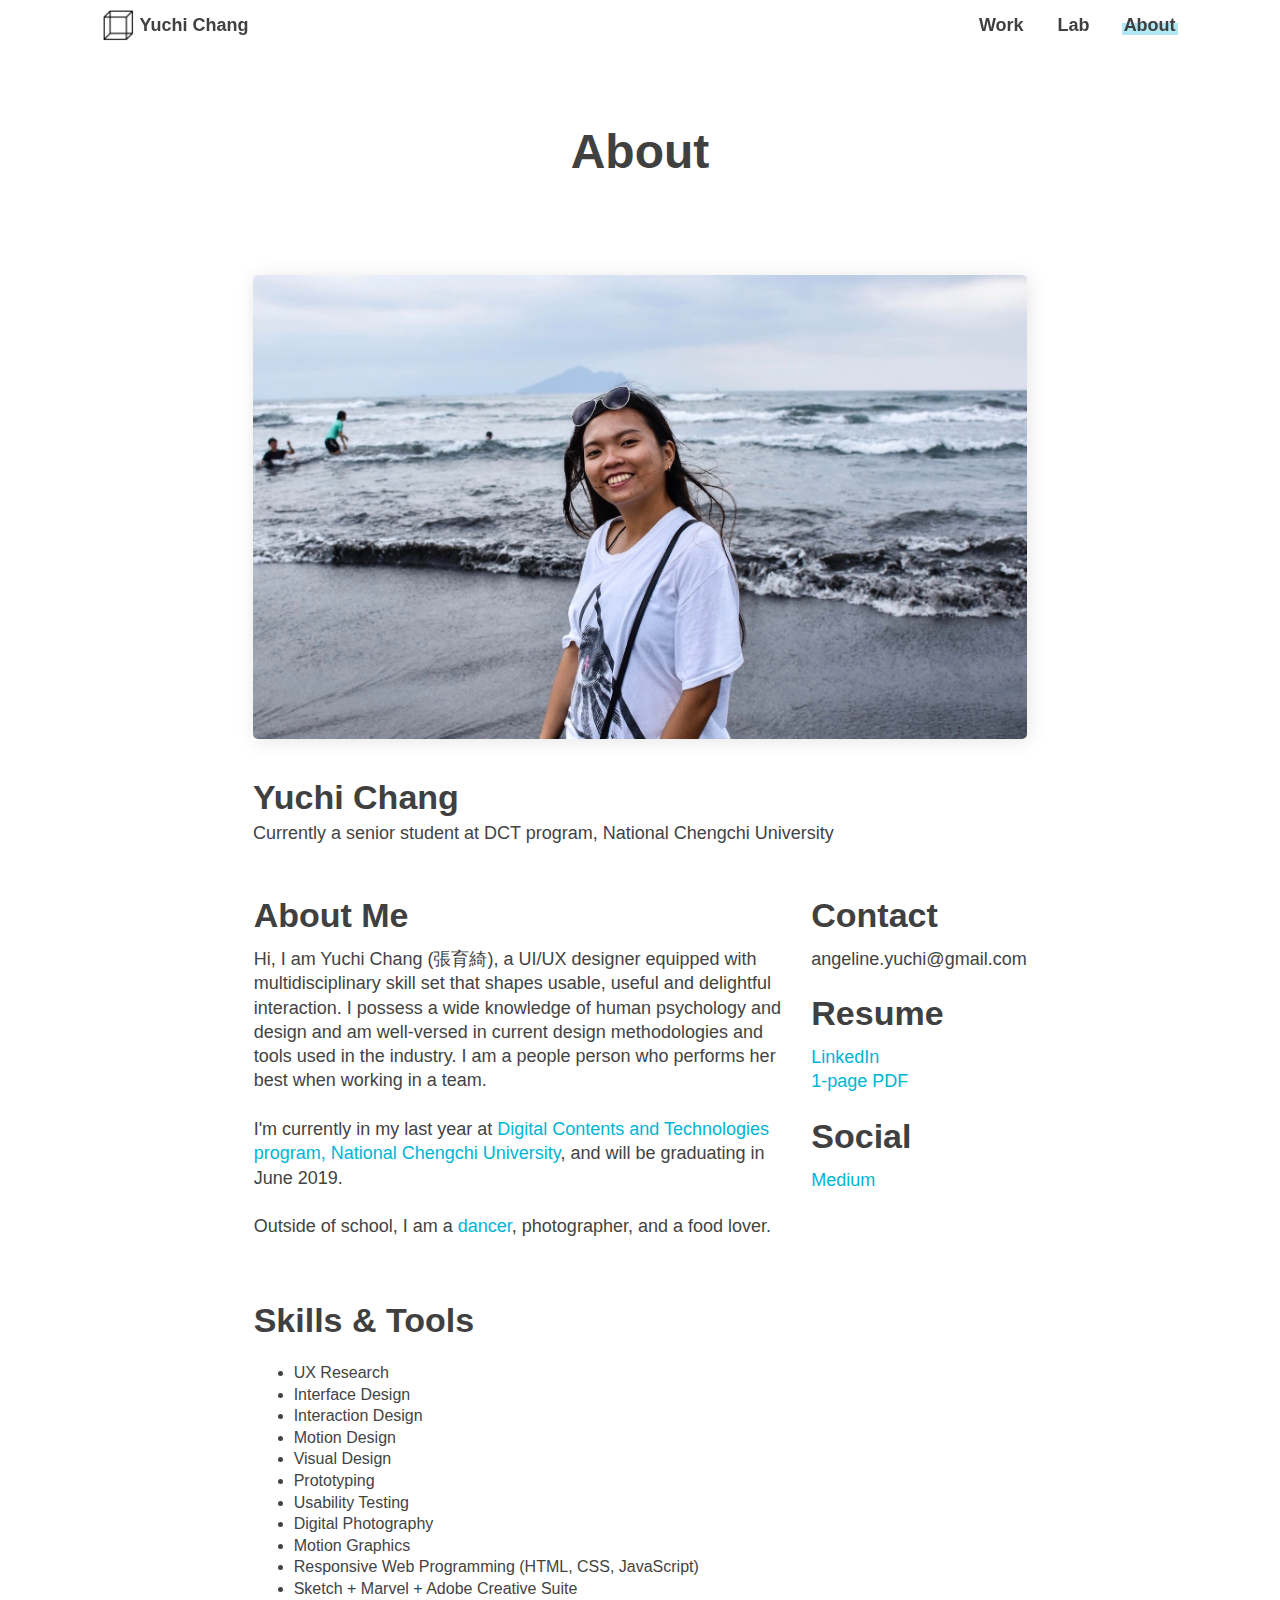
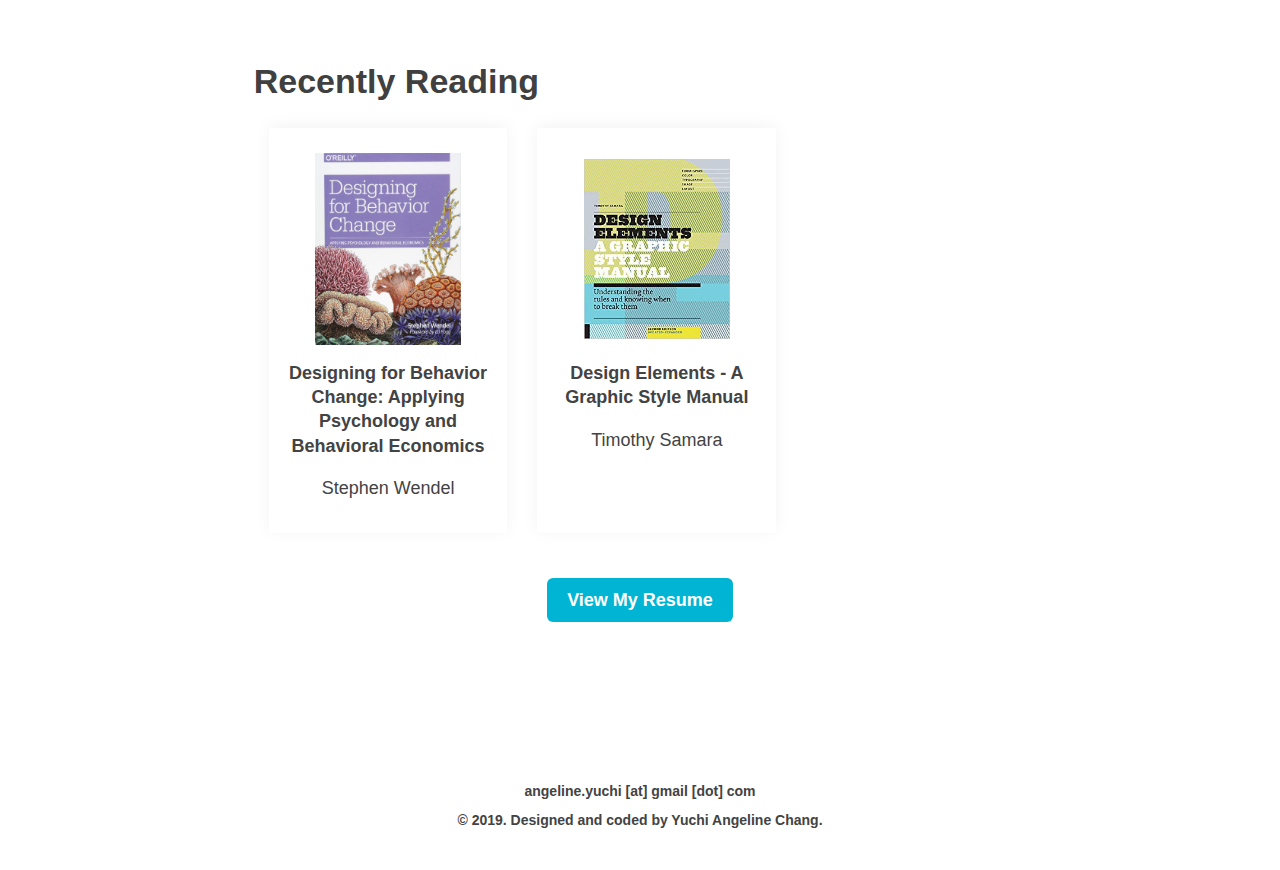
==== about/index.html @ b59efbe6 "Update index.html" ====
<!DOCTYPE html>
<html xmlns:og='http://ogp.me/ns#'>
<html lang="en" dir="ltr">
<head>
  <title>About - Yuchi Chang</title>
  <meta charset="utf-8">
  <meta content="IE=edge,chrome=1" http-equiv="X-UA-Compatible">
  <meta name="viewport" content="width=device-width, initial-scale=1, maximum-scale=1, user-scalable=no">
  <meta content="Interaction Design, UX/UI Design, Yuchi Chang, Angeline Chang, User Experience Design" name="keywords">
  <meta content=" " name="description"><!--Fill-->
  <meta content="Angeline Chang - UX/UI Designer" property="og:title">
  <meta content=" " property="og:site_name"><!--Fill-->
  <meta content=" " property="og:image"><!--Fill-->
  <meta content=" " property="og:description"><!--Fill-->
  <link rel="icon" href="../img/logo.png">
  <link rel="stylesheet" href="../css/normalize.css">
  <link rel="stylesheet" href="../css/index.css">
  <link href="https://fonts.googleapis.com/css?family=Mukta+Vaani" rel="stylesheet">
  <link rel="stylesheet" href="https://use.fontawesome.com/releases/v5.7.2/css/all.css" integrity="sha384-fnmOCqbTlWIlj8LyTjo7mOUStjsKC4pOpQbqyi7RrhN7udi9RwhKkMHpvLbHG9Sr" crossorigin="anonymous">
</head>
<body>
  <!-- Navigation -->
  <div class="nav-parent">
    <nav>
      <div id="nav-left">
        <a href="../index.html" class="underline-animation"><img src="../img/logo.png" alt="Angeline Chang's logo"></a>
        <div id="nav-logo"><a href="../index.html" class="underline-animation">Yuchi Chang</a></div>
      </div>
      <div id="nav-right">
        <ul>
          <li><a href="../index.html" class="underline-animation">Work</a></li>
          <li><a href="../lab/index.html" class="underline-animation">Lab</a></li>
          <li><a href="index.html" class="underline-active">About</a></li>
        </ul>
      </div>
    </nav>
  </div>
  <!-- Eye-catcher-->
  <header>
    <h1>About</h1>
  </header>
  <!-- Main Content of the page-->
  <main>
    <div id="about">
      <section id="about-profile-pic">
        <img src="../img/profile-pic.jpeg" class="img-shadow" alt="Angeline's Profile Picture">
      </section>
      <section id="about-description">
        <div id="about-header">
          <h2 style="margin-bottom:0;">Yuchi Chang</h2>
          <p>Currently a senior student at DCT program, National Chengchi University</p>
        </div>
        <div id="about-left">
            <h2>About Me</h2>
            <p>Hi, I am Yuchi Chang (張育綺), a UI/UX designer equipped with multidisciplinary skill set that shapes usable, useful and delightful interaction. I possess a wide knowledge of human psychology and design and am well-versed in current design methodologies and tools used in the industry. I am a people person who performs her best when working in a team.<br><br>
              I'm currently in my last year at <a href="https://dct.cs.nccu.edu.tw/" target="_blank" class="link">Digital Contents and Technologies program, National Chengchi University</a>, and will be graduating in June 2019.<br><br>
              Outside of school, I am a <a href="https://youtu.be/4meH51593OM?t=110" target="_blank" class="link">dancer</a>, photographer, and a food lover.</p><br>
            <h2>Skills & Tools</h2>
            <ul>
              <p><li>UX Research</li>
              <li>Interface Design</li>
              <li>Interaction Design</li>
              <li>Motion Design</li>
              <li>Visual Design</li>
              <li>Prototyping</li>
              <li>Usability Testing</li>
              <li>Digital Photography</li>
              <li>Motion Graphics</li>
              <li>Responsive Web Programming (HTML, CSS, JavaScript)</li>
              <li>Sketch + Marvel + Adobe Creative Suite</li></p>
            </ul><br>
            <h2>Recently Reading</h2>
            <div class="about-reading">
              <div class="about-reading-card">
                <a target="_blank" style="color: #434343;" href="https://www.amazon.com/Designing-Behavior-Change-Psychology-Behavioral/dp/1449367623/ref=sr_1_1?crid=1R1ASCWQZCFRO&keywords=designing+for+behavior+change&qid=1551715714&s=gateway&sprefix=designing+for+beh%2Caps%2C350&sr=8-1">
                <img src="../img/design-behavior-change.jpg" class="about-reading-img" alt="">
                <p><strong>Designing for Behavior Change: Applying Psychology and Behavioral Economics</strong></p>
                <p>Stephen Wendel</p></a>
              </div>
              <div class="about-reading-card">
                <a target="_blank" style="color: #434343;" href="https://www.amazon.com/Design-Elements-2nd-Understanding-Expanded/dp/1592539270/ref=sr_1_1?keywords=Design+Elements%3A+A+Graphic+Style+Manual&qid=1551715764&s=gateway&sr=8-1">
                <img src="../img/design-elements.jpg" style="padding:6px 0;" class="about-reading-img" alt="">
                <p><strong>Design Elements - A Graphic Style Manual</strong></p>
                <p>Timothy Samara</p></a>
              </div>
            </div>

        </div>
        <div id="about-right">
          <h2>Contact</h2>
          <p>angeline.yuchi@gmail.com</p>
          <h2>Resume</h2>
          <p><a target="_blank" href="https://www.linkedin.com/in/yuchi-chang" class="link">LinkedIn</a><br>
          <a target="_blank" href="../ResumeYuchiChang2019.pdf" class="link">1-page PDF</a></p>
          <h2>Social</h2>
          <p><a target="_blank" href="https://medium.com/@angeline.chang" class="link">Medium</a></p>
        </div>
      </section>
      <a target="_blank" href="../ResumeYuchiChang2019.pdf"><div id="cta-btn">View My Resume</div></a>
    </div>
  </main>

  <!-- Footer-->
  <footer>
    <div id="contact-info">
      <div class="footer-text">angeline.yuchi [at] gmail [dot] com</div>
      <div id="social-links">
        <a target="_blank" href="mailto:angeline.yuchi@gmail.com"><span class="fas fa-envelope link"></span></a>
        <a target="_blank" href="https://www.linkedin.com/in/yuchi-chang"><span class="fab fa-linkedin link"></span></a>
        <a target="_blank" href="../ResumeYuchiChang2019.pdf"><span class="fas fa-file-alt link"></span></a>
        <a target="_blank" href="https://medium.com/@angeline.chang"><span class="fab fa-medium link"></span></a>
      </div>
    </div>
    <div id="copyright">
      <p class="footer-text">© 2019. Designed and coded by Yuchi Angeline Chang.</p>
    </div>
  </footer>
</body>
</html>
<script type="text/javascript" src="https://cdnjs.cloudflare.com/ajax/libs/jquery/3.2.1/jquery.js"></script>
<script type="text/javascript" src="index.js"></script>
<!-- <a href="#" target="_blank"></a>-->
---- css/index.css ----
* {/* :not(.fa) */
  -webkit-font-smoothing: antialiased;
  box-sizing: border-box;
}

/*Fade-in Fade-out Animation*/
html {
  animation: fadeSiteIn 1.5s ease; /* [1] */
}
html.fadeSiteOut {
  animation:  fadeSiteOut 0.5s ease forwards; /* [2] */
}
@keyframes fadeSiteIn { /* [1] */
      from  { opacity: 0; }
      to    { opacity: 1 !important; }
}
@keyframes fadeSiteOut { /* [2] */
      from   { opacity: 1; }
      to     { opacity: 0; }
}

html, body {
  width: 100%;
  height: 100%;
  background: #FFFFFF;
  font-family: "Avenir",sans-serif;
  /* font-family: 'Poppins', sans-serif; */
  margin: 0;
  padding: 0;
  line-height: 1.35;
  font-size: 16px;
  font-weight: 400;
  color: #434343;
  margin-bottom: 0px;
}

html h1, html h2, html h3, html h4, body h1, body h2, body h3, body h4 {
  font-family: "Avenir Next", sans-serif;
  font-weight: 600;
  width: 100%;
  margin: 0;
  color: #404040;
}

h1 {
  font-size: 48px;
  text-align: center;
}

h2 {
  font-size: 34px;
}

h3 {
  font-size: 24px;
}

p {
  margin: 0;
  font-weight: 400;
  font-size: 18px;
}

.highlight-text {
  color: #00B5D3;
}

.footer-text {
  font-weight: 600;
  font-size: 14px;
  color: #434343;
}

.btn-text {
  font-size: 18px;
  font-weight: 600;
  text-transform: uppercase;
  color: #404040;
}

a {
  text-decoration: none;
}

.link {
  text-decoration: none;
  color: #00B5D3;
  -webkit-transition: .15s linear;
  -moz-transition: .15s linear;
  -ms-transition: .15s linear;
  -o-transition: .15s linear;
  transition: .15s linear;
}

.link:hover {
  color: #B1E8F3;
}

.nav-parent {
  position: fixed;
  width: 100%;
  z-index: 999;
}

nav {
  width: 100%;
  display: flex;
  flex-direction: row;
  justify-content: space-between;
  -webkit-align-items: center;
  align-items: center;
  /* -webkit-flex-wrap: wrap;
  -ms-flex-wrap: wrap;
  flex-wrap: wrap; */
  padding: 0px 8vw 0px 8vw;
  height: 50px;
  font-size: 18px;
  font-weight: 600;
  /* background: linear-gradient(180deg,rgba(255,255,255,1),rgba(255,255,255,0)); */
}

nav #nav-left {
  display: flex;
  -webkit-justify-content: flex-start;
  justify-content: flex-start;
  -webkit-align-items: center;
  align-items: center;
}

nav #nav-left img {
  display: flex;
  align-items: center;
  width: 32px;
  height: 32px;
  margin-right: 5px;
}

nav #nav-left a {
  color: #404040;
}

nav #nav-right {
  display: flex;
  -webkit-justify-content: flex-end;
  justify-content: flex-end;
}

nav #nav-right ul {
  display: flex;
  align-items: center;
}

nav #nav-right ul li {
  list-style: none;
  padding: 0;
  margin-left: 30px;
}

nav #nav-right ul li a {
  color: #404040;
  padding: 0 2px 0 2px;
}

.underline-animation {
  display: inline-block;
  vertical-align: middle;
  -webkit-transform: translateZ(0);
  transform: translateZ(0);
  box-shadow: 0 0 1px rgba(0, 0, 0, 0);
  -webkit-backface-visibility: hidden;
  backface-visibility: hidden;
  -moz-osx-font-smoothing: grayscale;
  position: relative;
  overflow: hidden;
}
.underline-animation:before {
  content: "";
  position: absolute;
  z-index: -1;
  left: 0;
  right: 100%;
  bottom: 4px;
  background: #B1E8F3;
  height: 12px;
  -webkit-transition-property: right;
  transition-property: right;
  -webkit-transition-duration: 0.3s;
  transition-duration: 0.3s;
  -webkit-transition-timing-function: ease-out;
  transition-timing-function: ease-out;
}
.underline-animation:hover:before, .underline-animation:focus:before, .underline-animation:active:before {
  right: 0;
}

.underline-active {
  background: linear-gradient(to right, #B1E8F3, #B1E8F3);
  background-position: 0 0.48em;
  background-repeat: repeat-x;
  background-size: 1px 12.5px;
}

header {
  display: flex;
  flex-direction: column;
  align-items: center;
  padding: 120px 40px 80px 40px;
}

header h3 {
  width: 500px;
  text-align: center;
  font-size: 20px;
}

footer {
  display: flex;
  flex-direction: column;
  align-items: center;
  padding: 40px 2vw;
}

#social-links {
  display: flex;
  justify-content: center;
  align-items: center;
  font-size: 22px;
  margin-top: 5px;
}

#social-links a {
  color: #4A4A4A;
  padding: 0 8px;
  /* -webkit-transition: .15s linear;
  -moz-transition: .15s linear;
  -ms-transition: .15s linear;
  -o-transition: .15s linear;
  transition: .15s linear; */
}

#social-links a:hover {
  color: #000000;
  /* margin: 0 5px;
  -ms-transform: scale(1.2, 1.2);
  -webkit-transform: scale(1.2, 1.2);
  transform: scale(1.2, 1.2); */
}

#copyright {
  margin-top: 5px;
}

/*************************
           Work
**************************/
#filter {
  display: flex;
  -webkit-justify-content: center;
  justify-content: center;
  -webkit-align-items: center;
  align-items: center;
  -webkit-flex-wrap: wrap;
  -ms-flex-wrap: wrap;
  flex-wrap: wrap;
  width: 100%;
  padding: 10px 40px 40px 40px;
}

#filter .filter-btn {
  display: flex;
  -webkit-justify-content: center;
  justify-content: center;
  -webkit-align-items: center;
  align-items: center;
  font-size: 16px;
  font-weight: 600;
  color: #404040;
  -webkit-border-radius: 5px;
  border-radius: 5px;
  border: solid 1.5px #FFFFFF;
  cursor: pointer;
  min-width: 90px;
  padding: 6px 15px;
  margin: 5px 18px;
  -webkit-transition: .1s linear;
  -moz-transition: .1s linear;
  -ms-transition: .1s linear;
  -o-transition: .1s linear;
  transition: .1s linear;
}

#filter .filter-btn:hover {
  background: #FFFFFF;
  border: solid 1.5px #00B5D3;
  color: #00B5D3;
}

#filter .filter-btn.active {
  background: #00B5D3;
  border: solid 1.5px #00B5D3;
  color: #FFFFFF;
}
#project {
  display: flex;
  /* justify-content: center; */
  -webkit-flex-wrap: wrap;
  -ms-flex-wrap: wrap;
  flex-wrap: wrap;
  padding: 0px 8% 100px 8%;
}

.project {
  width: 47%;
  border-radius: 5px;
  margin: 1.5% 1.5%;
  /* box-shadow: 0 1px 2px rgba(0,0,0,0.19); */
  box-shadow: 0 -2px 16px 0 rgba(0, 0, 0, 0.05);
  -webkit-transition: box-shadow 200ms cubic-bezier(.215, .61, .355, 1), -webkit-transform 200ms ease;
  transition: box-shadow 200ms cubic-bezier(.215, .61, .355, 1), -webkit-transform 200ms ease;
  transition: box-shadow 200ms cubic-bezier(.215, .61, .355, 1), transform 200ms ease;
  transition: box-shadow 200ms cubic-bezier(.215, .61, .355, 1), transform 200ms ease, -webkit-transform 200ms ease;
}

.project:hover {
  /* box-shadow: 0 7px 7px rgba(0,0,0,0.08), 0 0 7px rgba(0,0,0,0.03); */
  box-shadow: 1px 2px 20px 1px rgba(0, 0, 0, 0.15);
  -webkit-transform: translateY(-4px);
	-moz-transform: translateY(-4px);
	transform: translateY(-4px);
	-webkit-transition: all 0.2s ease-in;
  -moz-transition: all 0.2s ease-in;
  -o-transition: all 0.2s ease-in;
  transition: all 0.2s ease-in;
}

.project .project-pic {
  border-top-left-radius: 5px;
  border-top-right-radius: 5px;
  width: 100%;
  padding-bottom: 60%;
  overflow: hidden;
  position: relative;
  background-position: 50% 50%;
  -webkit-background-size: cover;
  -o-background-size: cover;
  background-size: cover;
}

.project-text {
  margin-top: 15px;
  display: flex;
  align-items: center;
  flex-wrap: wrap;
  margin: 0;
  padding: 1.5vw 1.5vw 0 1.5vw;
}

.project-text .project-text-firstline {
  display: flex;
  justify-content: space-between;
  align-items: center;
  flex-wrap: wrap;
  width: 100%;
}

.project-text .project-text-title {
  width: 270px;
}

.project-text .project-text-title h3 {
  font-size: 22px;
}

.project-text .project-tag-container {
  display: flex;
}

.project-text .project-text-tag {
  font-size: 13px;
  font-weight: 500;
  padding: 3px 8px;
  border-radius: 4px;
  margin-right: 8px;
  /* background: rgba(0,181,211,0.15); */
  color: #00B5D3;
  border: solid 0.6px #00B5D3;
}

.project-text .project-text-secondline p {
  color: #434343;
  font-size: 16px;
  margin: 16px 0;
}

/*************************
           About
**************************/
#about {
  display: flex;
  flex-direction: column;
  align-items: center;
  padding: 0px 8% 100px 8%;
}

#about h2 {
  margin: 20px 0 8px 0;
}

#about h3 {
  margin: 50px 0 6px 0;
}

#about p {
  margin: 0 0 18px 0;
}

#about-profile-pic {
  width: 72%;
  margin: 10px;
}

#about-profile-pic img {
  width: 100%;
  border-radius: 5px;
}

#about-description {
  display: flex;
  justify-content: center;
  -webkit-flex-wrap: wrap;
  -ms-flex-wrap: wrap;
  flex-wrap: wrap;
}

#about-header {
  width: 72%;
}

#about-left {
  width: 50%;
  margin: 10px;
}

#about-right {
  width: 20%;
  margin: 10px;
}

.about-reading {
  display: flex;
  justify-content: center;
}

.about-reading-card {
  display: flex;
  flex-direction: column;
  align-items: center;
  width: 45%;
  margin: 15px;
  padding: 15px;
  text-align: center;
  box-shadow: 0 -2px 16px 0 rgba(0, 0, 0, 0.05);
  -webkit-transition: box-shadow 200ms cubic-bezier(.215, .61, .355, 1), -webkit-transform 200ms ease;
  transition: box-shadow 200ms cubic-bezier(.215, .61, .355, 1), -webkit-transform 200ms ease;
  transition: box-shadow 200ms cubic-bezier(.215, .61, .355, 1), transform 200ms ease;
  transition: box-shadow 200ms cubic-bezier(.215, .61, .355, 1), transform 200ms ease, -webkit-transform 200ms ease;
}

.about-reading-card:hover {
  box-shadow: 1px 2px 20px 1px rgba(0, 0, 0, 0.15);
  -webkit-transform: translateY(-4px);
	-moz-transform: translateY(-4px);
	transform: translateY(-4px);
	-webkit-transition: all 0.2s ease-in;
  -moz-transition: all 0.2s ease-in;
  -o-transition: all 0.2s ease-in;
  transition: all 0.2s ease-in;
}

.about-reading-img {
  width: 70%;
  margin: 10px 5px;
}

#cta-btn {
    display: flex;
    -webkit-justify-content: center;
    justify-content: center;
    -webkit-align-items: center;
    align-items: center;
    font-size: 18px;
    font-weight: 600;
    background: #00B5D3;
    color: #FFFFFF;
    -webkit-border-radius: 6px;
    border-radius: 6px;
    cursor: pointer;
    min-width: 90px;
    padding: 10px 20px;
    margin: 20px;
    -webkit-transition: .1s linear;
    -moz-transition: .1s linear;
    -ms-transition: .1s linear;
    -o-transition: .1s linear;
    transition: .1s linear;
}

#cta-btn:hover {
  background: #7ED9EC;
  color: #FFFFFF;
}

/*****************************
   Individual Projects
******************************/
#waste-sorting main, #taipei-go main {
  display: flex;
  flex-direction: column;
  -webkit-align-items: center;
  align-items: center;
}

.project-header {
  padding: 0;
}

header .header-pic {
  display: flex;
  -webkit-align-items: center;
  align-items: center;
  -webkit-justify-content: center;
  justify-content: center;
  width: 100%;
  background-size: cover;
  background-position: center;
  background-color: #FFFFFF;
  padding-bottom: 30%;
}

#waste-sorting header .header-pic {
  background-image: url("../img/waste-sorting.png");
}

#taipei-go header .header-pic {
  background-image: url("../img/taipei-on-the-go.png");
}

.overview h1 {
  margin: 60px 0;
}

.overview h2{
  margin-bottom: 8px;
  text-align: left;
}

.overview h3 {
  font-size: 18px;
  font-weight: 600;
  margin: 2px 0;
  text-align: left;
}

.overview p {
  margin: 0 0 18px 0;
  font-size: 16px;
  line-height: 1.5em;
}
.overview {
  display: flex;
  flex-direction: column;
  align-items: center;
  padding: 0px 8% 100px 8%;
  text-align: left;
}

.overview .overview-card {
  width: 75%;
  display: flex;
  justify-content: center;
  -webkit-flex-wrap: wrap;
  -ms-flex-wrap: wrap;
  flex-wrap: wrap;
  box-shadow: 2px 2px 20px 0 rgba(0, 0, 0, .1);
  padding: 30px 0;
}

.overview .overview-top {
  width: 90%;
}

.overview .overview-left {
  width: 63%;
  margin: 0 15px;
}

.overview .overview-right {
  width: 25%;
  margin: 0 15px;
}

.project-content {
  display: flex;
  flex-direction: column;
  align-items: center;
  padding: 0px 8% 100px 8%;
}

.paragraph {
  width: 75%;
  text-align: left;
  margin: 20px 0;
}

.paragraph h2 {
  margin: 20px 0;
}

.paragraph h3 {
  margin: 50px 0 6px 0;
}

.paragraph p {
  margin: 0 0 18px 0;
}

.img-col-2 {
  width: 45.5%;
  height: auto;
  margin: 30px 10px;
  border-radius: 5px;
}

.img-col-1 {
  width: 95%;
  height: auto;
  margin: 30px 10px;
  border-radius: 5px;
}

.img-shadow {
  box-shadow: 2px 2px 20px 0 rgba(0, 0, 0, 0.1);
}

.space {
  width: 90%;
  padding: 40px 0;
}

.caption {
  display: flex;
  justify-content: center;
  font-size: 16px;
  font-style: italic;
  font-weight: 500;
  color: #999999;
  padding: 0 5%;
  margin-bottom: 30px;

}

/*************************
    Responsive Screen
**************************/

@media screen and (min-width: 1200px) {
}

@media (max-width: 900px) {
  nav {
    padding: 0px 4vw 0px 4vw;
  }

  #filter .filter-btn {
    margin: 5px 2vw;
  }

  #project {
    display: flex;
    justify-content: center;
    padding: 0px 7% 70px 7%;
  }

  .project {
    width: 100%;
    margin: 25px 0;
  }

  .project .project-pic {
    border-top-left-radius: 5px;
    border-top-right-radius: 5px;
    width: 100%;
    padding-bottom: 60%;
    overflow: hidden;
    position: relative;
    background-position: 50% 50%;
    -webkit-background-size: cover;
    -o-background-size: cover;
    background-size: cover;
  }

  .project-text {
    margin-top: 15px;
    display: flex;
    align-items: center;
    flex-wrap: wrap;
    margin: 0;
    padding: 10px 10px 0 10px;
  }

  .project-text .project-text-firstline {
    justify-content: flex-start;
  }

  .project-text .project-text-title h3 {
    font-size: 22px;
  }

  .project-text .project-tag-container {
    display: flex;
  }

  .project-text .project-text-secondline p {
    color: #434343;
    font-size: 15px;
  }
  /* About */
  #about-profile-pic {
    width: 100%;
  }

  #about-description {
    display: flex;
    flex-direction: column;
    align-items: center;
  }

  #about-description h2 {
    font-size: 28px;
  }

  #about-header {
    width: 100%;
  }

  #about-left {
    width: 100%;
  }

  #about-right {
    width: 100%;
  }
  /*Individual Project Page*/
  header .header-pic {
    padding-bottom: 60%;
  }

  .overview .overview-card {
    width: 100%;
  }

  .overview .overview-left {
    width: 90%;
  }

  .overview .overview-right {
    width: 90%;
  }

  .paragraph {
    width: 100%;
  }

}

@media (max-width: 610px) {
  h1 {
    font-size: 40px;
  }

  header h3 {
    padding-right: 50px;
    padding-left: 50px;
    width: 100%;
    font-size: 16px;
  }

  #about-description p {
    font-size: 16px;
  }

  .about-reading {
    flex-wrap: wrap;
  }

  .about-reading-card{
    width: 100%;
  }

  .img-col-2 {
    width: 100%;
    height: auto;
    margin: 10px 0;
  }

  .img-col-1 {
    width: 100%;
    height: auto;
    margin: 30px 0;
  }

  .space {
    width: 100%;
    padding: 30px 0;
  }

}

@media (max-width: 460px) {
  nav {
    display: flex;
    flex-direction: row;
    justify-content: flex-start;
    -webkit-align-items: center;
    align-items: center;
    height: 40px;
    z-index: 999;
    font-size: 20px;
  }

  nav #nav-left #nav-logo {
    display: none;
  }

  nav #nav-left img {
    margin: 0;
  }

  nav #nav-right ul li {
    margin: 0;
  }

  nav #nav-right ul {
    width: 80vw;;
    display: flex;
    -webkit-justify-content: space-around;
    justify-content: space-around;
  }

  nav #nav-right ul li a {
    color: #404040;
    padding: 0 2px;
  }

}
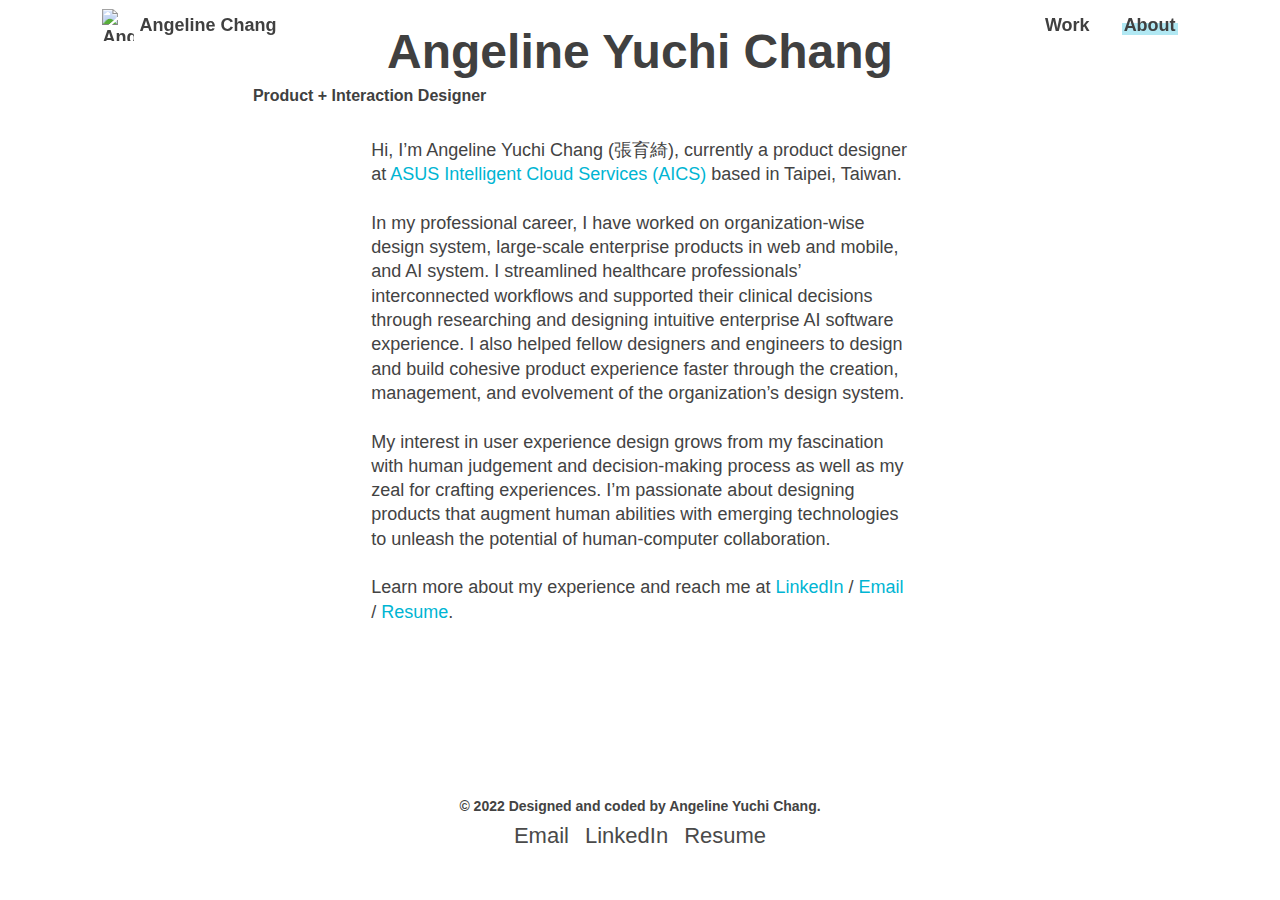
==== commit da974faf: "Update index.html" ====
--- a/about/index.html
+++ b/about/index.html
@@ -2,20 +2,29 @@
 <html xmlns:og='http://ogp.me/ns#'>
 <html lang="en" dir="ltr">
 <head>
-  <title>About - Yuchi Chang</title>
+  <!-- Global site tag (gtag.js) - Google Analytics -->
+  <script async src="https://www.googletagmanager.com/gtag/js?id=UA-136349484-1"></script>
+  <script>
+    window.dataLayer = window.dataLayer || [];
+    function gtag(){dataLayer.push(arguments);}
+    gtag('js', new Date());
+
+    gtag('config', 'UA-136349484-1');
+  </script>
+  <title>About - Angeline Chang</title>
   <meta charset="utf-8">
   <meta content="IE=edge,chrome=1" http-equiv="X-UA-Compatible">
   <meta name="viewport" content="width=device-width, initial-scale=1, maximum-scale=1, user-scalable=no">
-  <meta content="Interaction Design, UX/UI Design, Yuchi Chang, Angeline Chang, User Experience Design" name="keywords">
+  <meta content="Product design, Interaction Design, UX/UI Design, Yuchi Chang, Angeline Chang, Angeline Yuchi Chang, User Experience Design, Product Designer" name="keywords">
   <meta content=" " name="description"><!--Fill-->
-  <meta content="Angeline Chang - UX/UI Designer" property="og:title">
+  <meta content="Angeline Chang - Product Designer" property="og:title">
   <meta content=" " property="og:site_name"><!--Fill-->
   <meta content=" " property="og:image"><!--Fill-->
   <meta content=" " property="og:description"><!--Fill-->
-  <link rel="icon" href="../img/logo.png">
+  <link rel="icon" href="../img/logo-solid.svg">
   <link rel="stylesheet" href="../css/normalize.css">
   <link rel="stylesheet" href="../css/index.css">
-  <link href="https://fonts.googleapis.com/css?family=Mukta+Vaani" rel="stylesheet">
+  <link href="https://api.fontshare.com/v2/css?f[]=satoshi@1,900,700,500,400&f[]=clash-display@600,1&f[]=switzer@800,1&display=swap" rel="stylesheet">
   <link rel="stylesheet" href="https://use.fontawesome.com/releases/v5.7.2/css/all.css" integrity="sha384-fnmOCqbTlWIlj8LyTjo7mOUStjsKC4pOpQbqyi7RrhN7udi9RwhKkMHpvLbHG9Sr" crossorigin="anonymous">
 </head>
 <body>
@@ -23,96 +32,57 @@
   <div class="nav-parent">
     <nav>
       <div id="nav-left">
-        <a href="../index.html" class="underline-animation"><img src="../img/logo.png" alt="Angeline Chang's logo"></a>
-        <div id="nav-logo"><a href="../index.html" class="underline-animation">Yuchi Chang</a></div>
+        <a href="../index.html" class="underline-animation"><img src="../img/logo-transparent.svg" alt="Angeline Chang's logo"></a>
+        <div id="nav-logo"><a href="../index.html" class="underline-animation name-hero">Angeline Chang</a></div>
       </div>
       <div id="nav-right">
         <ul>
           <li><a href="../index.html" class="underline-animation">Work</a></li>
-          <li><a href="../lab/index.html" class="underline-animation">Lab</a></li>
+          <!--<li><a href="../lab/index.html" class="underline-animation">Lab</a></li>-->
           <li><a href="index.html" class="underline-active">About</a></li>
         </ul>
       </div>
     </nav>
   </div>
   <!-- Eye-catcher-->
-  <header>
+  <!-- <header>
     <h1>About</h1>
-  </header>
+  </header> -->
   <!-- Main Content of the page-->
   <main>
     <div id="about">
       <section id="about-profile-pic">
-        <img src="../img/profile-pic.jpeg" class="img-shadow" alt="Angeline's Profile Picture">
+        <!-- <img src="../img/profile-pic.jpeg" alt="Angeline's Profile Picture"> -->
+        <div id="profile-pic" style="background-image: url('../img/profile-pic.jpeg')"></div>
       </section>
       <section id="about-description">
         <div id="about-header">
-          <h2 style="margin-bottom:0;">Yuchi Chang</h2>
-          <p>Currently a senior student at DCT program, National Chengchi University</p>
+          <h1>Angeline Yuchi Chang</h1>
+          <h4>Product + Interaction Designer</h4>
         </div>
         <div id="about-left">
-            <h2>About Me</h2>
-            <p>Hi, I am Yuchi Chang (張育綺), a UI/UX designer equipped with multidisciplinary skill set that shapes usable, useful and delightful interaction. I possess a wide knowledge of human psychology and design and am well-versed in current design methodologies and tools used in the industry. I am a people person who performs her best when working in a team.<br><br>
-              I'm currently in my last year at <a href="https://dct.cs.nccu.edu.tw/" target="_blank" class="link">Digital Contents and Technologies program, National Chengchi University</a>, and will be graduating in June 2019.<br><br>
-              Outside of school, I am a <a href="https://youtu.be/4meH51593OM?t=110" target="_blank" class="link">dancer</a>, photographer, and a food lover.</p><br>
-            <h2>Skills & Tools</h2>
-            <ul>
-              <p><li>UX Research</li>
-              <li>Interface Design</li>
-              <li>Interaction Design</li>
-              <li>Motion Design</li>
-              <li>Visual Design</li>
-              <li>Prototyping</li>
-              <li>Usability Testing</li>
-              <li>Digital Photography</li>
-              <li>Motion Graphics</li>
-              <li>Responsive Web Programming (HTML, CSS, JavaScript)</li>
-              <li>Sketch + Marvel + Adobe Creative Suite</li></p>
-            </ul><br>
-            <h2>Recently Reading</h2>
-            <div class="about-reading">
-              <div class="about-reading-card">
-                <a target="_blank" style="color: #434343;" href="https://www.amazon.com/Designing-Behavior-Change-Psychology-Behavioral/dp/1449367623/ref=sr_1_1?crid=1R1ASCWQZCFRO&keywords=designing+for+behavior+change&qid=1551715714&s=gateway&sprefix=designing+for+beh%2Caps%2C350&sr=8-1">
-                <img src="../img/design-behavior-change.jpg" class="about-reading-img" alt="">
-                <p><strong>Designing for Behavior Change: Applying Psychology and Behavioral Economics</strong></p>
-                <p>Stephen Wendel</p></a>
-              </div>
-              <div class="about-reading-card">
-                <a target="_blank" style="color: #434343;" href="https://www.amazon.com/Design-Elements-2nd-Understanding-Expanded/dp/1592539270/ref=sr_1_1?keywords=Design+Elements%3A+A+Graphic+Style+Manual&qid=1551715764&s=gateway&sr=8-1">
-                <img src="../img/design-elements.jpg" style="padding:6px 0;" class="about-reading-img" alt="">
-                <p><strong>Design Elements - A Graphic Style Manual</strong></p>
-                <p>Timothy Samara</p></a>
-              </div>
-            </div>
-
-        </div>
-        <div id="about-right">
-          <h2>Contact</h2>
-          <p>angeline.yuchi@gmail.com</p>
-          <h2>Resume</h2>
-          <p><a target="_blank" href="https://www.linkedin.com/in/yuchi-chang" class="link">LinkedIn</a><br>
-          <a target="_blank" href="../ResumeYuchiChang2019.pdf" class="link">1-page PDF</a></p>
-          <h2>Social</h2>
-          <p><a target="_blank" href="https://medium.com/@angeline.chang" class="link">Medium</a></p>
+            <br><p>Hi, I’m Angeline Yuchi Chang (張育綺), currently a product designer at <a target="_blank" href="https://aics.asus.com/" class="link">ASUS Intelligent Cloud Services (AICS)</a> based in Taipei, Taiwan.<br><br>
+              In my professional career, I have worked on organization-wise design system, large-scale enterprise products in web and mobile, and AI system. I streamlined healthcare professionals’ interconnected workflows and supported their clinical decisions through researching and designing intuitive enterprise AI software experience. I also helped fellow designers and engineers to design and build cohesive product experience faster through the creation, management, and evolvement of the organization’s design system.<br><br>
+              My interest in user experience design grows from my fascination with human judgement and decision-making process as well as my zeal for crafting experiences. I’m passionate about designing products that augment human abilities with emerging technologies to unleash the potential of human-computer collaboration.<br><br>
+              Learn more about my experience and reach me at <a target="_blank" href="https://www.linkedin.com/in/yuchi-chang" class="link">LinkedIn</a> / <a target="_blank" href="mailto:angeline.yuchi@gmail.com" class="link">Email</a> / <a target="_blank" href="../Resume_Yuchi_Chang_2022.pdf" class="link">Resume</a>.</p>
         </div>
       </section>
-      <a target="_blank" href="../ResumeYuchiChang2019.pdf"><div id="cta-btn">View My Resume</div></a>
     </div>
   </main>
 
   <!-- Footer-->
   <footer>
+    <div id="copyright">
+      <p id="copyright-text" class="footer-text">© 2022 Designed and coded by Angeline Yuchi Chang.</p>
+    </div>
     <div id="contact-info">
-      <div class="footer-text">angeline.yuchi [at] gmail [dot] com</div>
+      <!-- <div class="footer-text">angeline.yuchi [at] gmail [dot] com</div> -->
       <div id="social-links">
-        <a target="_blank" href="mailto:angeline.yuchi@gmail.com"><span class="fas fa-envelope link"></span></a>
-        <a target="_blank" href="https://www.linkedin.com/in/yuchi-chang"><span class="fab fa-linkedin link"></span></a>
-        <a target="_blank" href="../ResumeYuchiChang2019.pdf"><span class="fas fa-file-alt link"></span></a>
-        <a target="_blank" href="https://medium.com/@angeline.chang"><span class="fab fa-medium link"></span></a>
+        <a target="_blank" href="mailto:angeline.yuchi@gmail.com">Email</a>
+        <a target="_blank" href="https://www.linkedin.com/in/yuchi-chang">LinkedIn</a>
+        <a target="_blank" href="../Resume_Yuchi_Chang_2022.pdf">Resume</a>
+        <!-- <a target="_blank" href="https://medium.com/@angeline.chang">Medium</a> -->
       </div>
-    </div>
-    <div id="copyright">
-      <p class="footer-text">© 2019. Designed and coded by Yuchi Angeline Chang.</p>
     </div>
   </footer>
 </body>
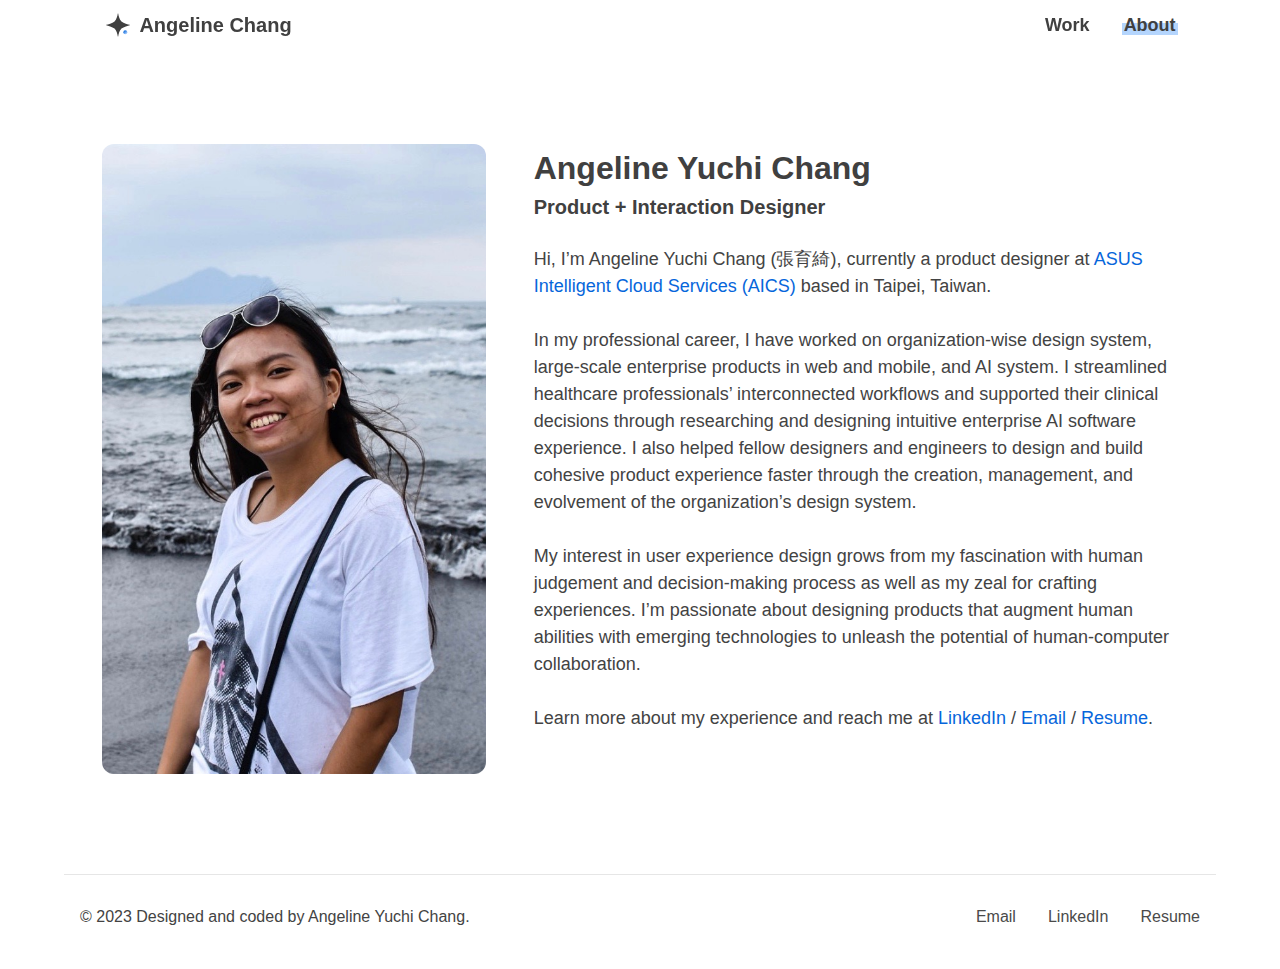
==== commit a55d57b7: "Add files via upload" ====
--- a/about/index.html
+++ b/about/index.html
@@ -64,7 +64,7 @@
             <br><p>Hi, I’m Angeline Yuchi Chang (張育綺), currently a product designer at <a target="_blank" href="https://aics.asus.com/" class="link">ASUS Intelligent Cloud Services (AICS)</a> based in Taipei, Taiwan.<br><br>
               In my professional career, I have worked on organization-wise design system, large-scale enterprise products in web and mobile, and AI system. I streamlined healthcare professionals’ interconnected workflows and supported their clinical decisions through researching and designing intuitive enterprise AI software experience. I also helped fellow designers and engineers to design and build cohesive product experience faster through the creation, management, and evolvement of the organization’s design system.<br><br>
               My interest in user experience design grows from my fascination with human judgement and decision-making process as well as my zeal for crafting experiences. I’m passionate about designing products that augment human abilities with emerging technologies to unleash the potential of human-computer collaboration.<br><br>
-              Learn more about my experience and reach me at <a target="_blank" href="https://www.linkedin.com/in/yuchi-chang" class="link">LinkedIn</a> / <a target="_blank" href="mailto:angeline.yuchi@gmail.com" class="link">Email</a> / <a target="_blank" href="../Resume_Yuchi_Chang_2022.pdf" class="link">Resume</a>.</p>
+              Learn more about my experience and reach me at <a target="_blank" href="https://www.linkedin.com/in/yuchi-chang" class="link">LinkedIn</a> / <a target="_blank" href="mailto:angeline.yuchi@gmail.com" class="link">Email</a> / <a target="_blank" href="../Resume_Yuchi_Chang_2023.pdf" class="link">Resume</a>.</p>
         </div>
       </section>
     </div>
@@ -73,14 +73,14 @@
   <!-- Footer-->
   <footer>
     <div id="copyright">
-      <p id="copyright-text" class="footer-text">© 2022 Designed and coded by Angeline Yuchi Chang.</p>
+      <p id="copyright-text" class="footer-text">© 2023 Designed and coded by Angeline Yuchi Chang.</p>
     </div>
     <div id="contact-info">
       <!-- <div class="footer-text">angeline.yuchi [at] gmail [dot] com</div> -->
       <div id="social-links">
         <a target="_blank" href="mailto:angeline.yuchi@gmail.com">Email</a>
         <a target="_blank" href="https://www.linkedin.com/in/yuchi-chang">LinkedIn</a>
-        <a target="_blank" href="../Resume_Yuchi_Chang_2022.pdf">Resume</a>
+        <a target="_blank" href="../Resume_Yuchi_Chang_2023.pdf">Resume</a>
         <!-- <a target="_blank" href="https://medium.com/@angeline.chang">Medium</a> -->
       </div>
     </div>
--- a/css/index.css
+++ b/css/index.css
@@ -23,19 +23,79 @@
   width: 100%;
   height: 100%;
   background: #FFFFFF;
-  font-family: "Avenir",sans-serif;
-  /* font-family: 'Poppins', sans-serif; */
+  font-family: 'Satoshi', sans-serif;
+  /*font-family: 'Switzer', sans-serif;*/
   margin: 0;
   padding: 0;
-  line-height: 1.35;
+  line-height: 1.5;
   font-size: 16px;
-  font-weight: 400;
+  font-weight: 500;
   color: #434343;
   margin-bottom: 0px;
 }
 
-html h1, html h2, html h3, html h4, body h1, body h2, body h3, body h4 {
-  font-family: "Avenir Next", sans-serif;
+/* body {
+  display: inline-block;
+  background-image: url('../img/bg-02.png');
+  position: relative;
+  background-position: top center;
+  -webkit-background-size: cover;
+  -o-background-size: cover;
+  background-size: cover;
+  height: 100%;
+  width: 100%;
+  position: absolute;
+  top: 0;
+  left: 0;
+  overflow: hidden;
+} */
+
+/* kDqXOw {
+    display: inline-block;
+    position: relative;
+    z-index: -20;
+    line-height: 0;
+    opacity: 1;
+    background-color: #dee8ee;
+    background-image: url(https://images.typeform.com/images/w5F3q6pWX23f/background/large);
+    background-position: top center;
+    background-size: cover;
+    height: 100%;
+    width: 100%;
+    position: absolute;
+    top: 0;
+    left: 0;
+}
+
+.kDqXOw::before {
+    content: '';
+    position: absolute;
+    width: 100%;
+    height: 100%;
+    pointer-events: none;
+    z-index: 1;
+    opacity: 0.6;
+    background-color: #FFF;
+}*/
+
+html h1, body h1 {
+  font-family: 'Clash Display', sans-serif;
+  font-weight: 600;
+  width: 100%;
+  margin: 0;
+  color: #404040;
+}
+
+html h2, html h3, html h4, body h2, body h3, body h4 {
+  font-family: 'Satoshi', sans-serif;
+  font-weight: 700;
+  width: 100%;
+  margin: 0;
+  color: #404040;
+}
+
+html h4, body h4 {
+  font-family: 'Satoshi', sans-serif;
   font-weight: 600;
   width: 100%;
   margin: 0;
@@ -48,32 +108,46 @@
 }
 
 h2 {
-  font-size: 34px;
+  font-size: 32px;
 }
 
 h3 {
   font-size: 24px;
 }
 
+h4 {
+  font-size: 20px;
+}
+
 p {
   margin: 0;
-  font-weight: 400;
+  font-weight: 500;
   font-size: 18px;
 }
 
+.name-hero {
+  font-family: 'Clash Display', sans-serif;
+  font-weight: 600;
+  font-size: 20px;
+}
+
+.project-title {
+  font-weight: 900;
+}
+
 .highlight-text {
-  color: #00B5D3;
+  color: #0664D8;
 }
 
 .footer-text {
-  font-weight: 600;
-  font-size: 14px;
+  font-weight: 500;
+  font-size: 16px;
   color: #434343;
 }
 
 .btn-text {
   font-size: 18px;
-  font-weight: 600;
+  font-weight: 700;
   text-transform: uppercase;
   color: #404040;
 }
@@ -84,7 +158,7 @@
 
 .link {
   text-decoration: none;
-  color: #00B5D3;
+  color: hsla(213, 95%, 44%, 1);
   -webkit-transition: .15s linear;
   -moz-transition: .15s linear;
   -ms-transition: .15s linear;
@@ -93,7 +167,7 @@
 }
 
 .link:hover {
-  color: #B1E8F3;
+  color: hsla(213, 95%, 70%, 1);
 }
 
 .nav-parent {
@@ -115,8 +189,9 @@
   padding: 0px 8vw 0px 8vw;
   height: 50px;
   font-size: 18px;
-  font-weight: 600;
-  /* background: linear-gradient(180deg,rgba(255,255,255,1),rgba(255,255,255,0)); */
+  font-weight: 700;
+  background: #FFFFFF;
+  /*background: linear-gradient(180deg,rgba(255,255,255,1),rgba(255,255,255,0));*/
 }
 
 nav #nav-left {
@@ -180,7 +255,7 @@
   left: 0;
   right: 100%;
   bottom: 4px;
-  background: #B1E8F3;
+  background: hsla(213, 95%, 85%, 1);
   height: 12px;
   -webkit-transition-property: right;
   transition-property: right;
@@ -194,17 +269,18 @@
 }
 
 .underline-active {
-  background: linear-gradient(to right, #B1E8F3, #B1E8F3);
+  background: linear-gradient(to right, hsla(213, 95%, 85%, 1), hsla(213, 95%, 85%, 1));
   background-position: 0 0.48em;
   background-repeat: repeat-x;
   background-size: 1px 12.5px;
 }
 
+
 header {
   display: flex;
   flex-direction: column;
   align-items: center;
-  padding: 120px 40px 80px 40px;
+  padding: 100px 40px 60px 40px;
 }
 
 header h3 {
@@ -215,22 +291,27 @@
 
 footer {
   display: flex;
-  flex-direction: column;
-  align-items: center;
-  padding: 40px 2vw;
+  flex-direction: row;
+  justify-content: space-between;
+  align-items: center;
+  padding: 25px 0 40px 0;
+  margin: 0 5%;
+  /* background-color: hsla(213, 95%, 97%, 1); */
+  border-top: solid 1px hsl(0, 0%, 90%);
 }
 
 #social-links {
   display: flex;
   justify-content: center;
   align-items: center;
-  font-size: 22px;
+  /* font-size: 22px; */
   margin-top: 5px;
 }
 
 #social-links a {
   color: #4A4A4A;
   padding: 0 8px;
+  margin: 0 8px;
   /* -webkit-transition: .15s linear;
   -moz-transition: .15s linear;
   -ms-transition: .15s linear;
@@ -246,6 +327,11 @@
   transform: scale(1.2, 1.2); */
 }
 
+#copyright #copyright-text {
+  padding: 0 8px;
+  margin: 0 8px;
+}
+
 #copyright {
   margin-top: 5px;
 }
@@ -273,7 +359,7 @@
   -webkit-align-items: center;
   align-items: center;
   font-size: 16px;
-  font-weight: 600;
+  font-weight: 700;
   color: #404040;
   -webkit-border-radius: 5px;
   border-radius: 5px;
@@ -291,15 +377,16 @@
 
 #filter .filter-btn:hover {
   background: #FFFFFF;
-  border: solid 1.5px #00B5D3;
-  color: #00B5D3;
+  border: solid 1.5px #0664D8;
+  color: #0664D8;
 }
 
 #filter .filter-btn.active {
-  background: #00B5D3;
-  border: solid 1.5px #00B5D3;
+  background: #0664D8;
+  border: solid 1.5px #0664D8;
   color: #FFFFFF;
 }
+
 #project {
   display: flex;
   /* justify-content: center; */
@@ -311,7 +398,7 @@
 
 .project {
   width: 47%;
-  border-radius: 5px;
+  border-radius: 12px;
   margin: 1.5% 1.5%;
   /* box-shadow: 0 1px 2px rgba(0,0,0,0.19); */
   box-shadow: 0 -2px 16px 0 rgba(0, 0, 0, 0.05);
@@ -334,8 +421,8 @@
 }
 
 .project .project-pic {
-  border-top-left-radius: 5px;
-  border-top-right-radius: 5px;
+  border-top-left-radius: 12px;
+  border-top-right-radius: 12px;
   width: 100%;
   padding-bottom: 60%;
   overflow: hidden;
@@ -346,50 +433,60 @@
   background-size: cover;
 }
 
+
 .project-text {
-  margin-top: 15px;
   display: flex;
   align-items: center;
   flex-wrap: wrap;
   margin: 0;
-  padding: 1.5vw 1.5vw 0 1.5vw;
+  padding: 16px 24px 24px 24px;
+  background-color: #FFFFFF;
+  border-bottom-left-radius: 12px;
+  border-bottom-right-radius: 12px;
+}
+
+.project-text > * + * {
+  margin-top: 8px;
 }
 
 .project-text .project-text-firstline {
   display: flex;
-  justify-content: space-between;
-  align-items: center;
-  flex-wrap: wrap;
-  width: 100%;
+  flex-direction: column;
+  justify-content: center;
+  align-items: flex-start;
+  width: 100%;
+}
+
+.project-text .project-text-firstline > * + * {
+  margin-top: 8px;
 }
 
 .project-text .project-text-title {
-  width: 270px;
-}
-
-.project-text .project-text-title h3 {
-  font-size: 22px;
-}
+  width: 100%;
+}
+
 
 .project-text .project-tag-container {
   display: flex;
 }
 
 .project-text .project-text-tag {
-  font-size: 13px;
+  font-family: 'Switzer', sans-serif;
+  font-size: 12px;
   font-weight: 500;
+  text-transform: uppercase;
   padding: 3px 8px;
   border-radius: 4px;
   margin-right: 8px;
-  /* background: rgba(0,181,211,0.15); */
-  color: #00B5D3;
-  border: solid 0.6px #00B5D3;
+  background: hsla(213, 90%, 97%, 1);
+  /* color: #434343; */
+  color: #0664D8;
+  /* border: solid 1px hsl(0, 0%, 90%); */
 }
 
 .project-text .project-text-secondline p {
   color: #434343;
   font-size: 16px;
-  margin: 16px 0;
 }
 
 /*************************
@@ -397,17 +494,18 @@
 **************************/
 #about {
   display: flex;
-  flex-direction: column;
-  align-items: center;
-  padding: 0px 8% 100px 8%;
-}
-
-#about h2 {
-  margin: 20px 0 8px 0;
-}
-
-#about h3 {
-  margin: 50px 0 6px 0;
+  flex-direction: row;
+  align-items: flex-start;
+  padding: 16vh 8% 100px 8%;
+}
+
+#about > * + * {
+  margin-left: 48px;
+}
+
+#about h1{
+  font-size: 32px;
+  text-align: left;
 }
 
 #about p {
@@ -415,72 +513,45 @@
 }
 
 #about-profile-pic {
-  width: 72%;
-  margin: 10px;
-}
-
-#about-profile-pic img {
-  width: 100%;
-  border-radius: 5px;
+  width: 50vw;
+  height: 70vh;
+  /* margin: 0px 0px; */
+}
+
+#profile-pic{
+  -webkit-background-size: cover;
+  -o-background-size: cover;
+  background-size: cover;
+  overflow: hidden;
+  position: relative;
+  background-position: 50% 50%;
+  height: 100%;
+  border-radius: 12px;
 }
 
 #about-description {
-  display: flex;
+  width: 100%;
+  display: flex;
+  flex-direction: column;
   justify-content: center;
   -webkit-flex-wrap: wrap;
   -ms-flex-wrap: wrap;
   flex-wrap: wrap;
+  /* margin: 0 0 0 32px; */
 }
 
 #about-header {
-  width: 72%;
+  width: 100%;
 }
 
 #about-left {
-  width: 50%;
-  margin: 10px;
+  width: 100%;
 }
 
 #about-right {
-  width: 20%;
-  margin: 10px;
-}
-
-.about-reading {
-  display: flex;
-  justify-content: center;
-}
-
-.about-reading-card {
-  display: flex;
-  flex-direction: column;
-  align-items: center;
-  width: 45%;
-  margin: 15px;
-  padding: 15px;
-  text-align: center;
-  box-shadow: 0 -2px 16px 0 rgba(0, 0, 0, 0.05);
-  -webkit-transition: box-shadow 200ms cubic-bezier(.215, .61, .355, 1), -webkit-transform 200ms ease;
-  transition: box-shadow 200ms cubic-bezier(.215, .61, .355, 1), -webkit-transform 200ms ease;
-  transition: box-shadow 200ms cubic-bezier(.215, .61, .355, 1), transform 200ms ease;
-  transition: box-shadow 200ms cubic-bezier(.215, .61, .355, 1), transform 200ms ease, -webkit-transform 200ms ease;
-}
-
-.about-reading-card:hover {
-  box-shadow: 1px 2px 20px 1px rgba(0, 0, 0, 0.15);
-  -webkit-transform: translateY(-4px);
-	-moz-transform: translateY(-4px);
-	transform: translateY(-4px);
-	-webkit-transition: all 0.2s ease-in;
-  -moz-transition: all 0.2s ease-in;
-  -o-transition: all 0.2s ease-in;
-  transition: all 0.2s ease-in;
-}
-
-.about-reading-img {
-  width: 70%;
-  margin: 10px 5px;
-}
+  width: 100%;
+}
+
 
 #cta-btn {
     display: flex;
@@ -489,8 +560,8 @@
     -webkit-align-items: center;
     align-items: center;
     font-size: 18px;
-    font-weight: 600;
-    background: #00B5D3;
+    font-weight: 700;
+    background: #0664D8;
     color: #FFFFFF;
     -webkit-border-radius: 6px;
     border-radius: 6px;
@@ -506,14 +577,14 @@
 }
 
 #cta-btn:hover {
-  background: #7ED9EC;
+  background: hsla(213, 95%, 70%, 1);
   color: #FFFFFF;
 }
 
 /*****************************
    Individual Projects
 ******************************/
-#waste-sorting main, #taipei-go main {
+#waste-sorting main, #taipei-go main, #mrs main {
   display: flex;
   flex-direction: column;
   -webkit-align-items: center;
@@ -537,12 +608,19 @@
   padding-bottom: 30%;
 }
 
+#mrs header .header-pic {
+  background-image: url("../img/mobile-rounding-service-header.png");
+}
+
 #waste-sorting header .header-pic {
   background-image: url("../img/waste-sorting.png");
 }
 
 #taipei-go header .header-pic {
   background-image: url("../img/taipei-on-the-go.png");
+}
+#io-snap-clap header .header-pic {
+  background-image: url("../img/io-snap-clap.png");
 }
 
 .overview h1 {
@@ -556,14 +634,13 @@
 
 .overview h3 {
   font-size: 18px;
-  font-weight: 600;
+  font-weight: 700;
   margin: 2px 0;
   text-align: left;
 }
 
 .overview p {
   margin: 0 0 18px 0;
-  font-size: 16px;
   line-height: 1.5em;
 }
 .overview {
@@ -575,18 +652,19 @@
 }
 
 .overview .overview-card {
-  width: 75%;
+  width: 83%;
   display: flex;
   justify-content: center;
   -webkit-flex-wrap: wrap;
   -ms-flex-wrap: wrap;
   flex-wrap: wrap;
-  box-shadow: 2px 2px 20px 0 rgba(0, 0, 0, .1);
+  /* box-shadow: 2px 2px 20px 0 rgba(0, 0, 0, .1); */
   padding: 30px 0;
 }
 
 .overview .overview-top {
-  width: 90%;
+  width: 91%;
+  margin: 0 15px;
 }
 
 .overview .overview-left {
@@ -659,6 +737,11 @@
 
 }
 
+.youtube-video {
+  aspect-ratio: 16/9;
+  width: 100%;
+}
+
 /*************************
     Responsive Screen
 **************************/
@@ -699,102 +782,136 @@
     background-size: cover;
   }
 
+
+  footer {
+    flex-direction: column;
+    justify-content: center;
+    align-items: flex-start;
+    padding: 25px 0 40px 0;
+    margin: 0 5%;
+  }
+
+  footer > * + * {
+    margin-top: 8px;
+  }
+
+
+  /* About */
+  #about {
+    flex-direction: column;
+    padding: 80px 8%;
+  }
+
+  #about > * + * {
+    margin-top: 32px;
+    margin-left: 0;
+  }
+
+  #about-profile-pic {
+    width: 100%;
+    height: 40vh;
+  }
+
+  #about-description {
+    display: flex;
+    flex-direction: column;
+    align-items: center;
+  }
+
+  #about-header {
+    width: 100%;
+  }
+
+  #about-left {
+    width: 100%;
+  }
+
+  #about-right {
+    width: 100%;
+  }
+
+  /*Individual Project Page*/
+  header .header-pic {
+    padding-bottom: 60%;
+  }
+
+  .overview .overview-card {
+    width: 100%;
+  }
+
+  .overview .overview-left {
+    width: 90%;
+  }
+
+  .overview .overview-right {
+    width: 90%;
+  }
+
+  .paragraph {
+    width: 100%;
+  }
+
+  .youtube-video {
+    width: 100%;
+  }
+
+}
+
+@media (max-width: 768px) {
+  h1 {
+    font-size: 40px;
+  }
+
+  header h3 {
+    padding-right: 50px;
+    padding-left: 50px;
+    width: 100%;
+    font-size: 16px;
+  }
+
+  header {
+    padding: 80px 40px 40px 40px;
+  }
+
+  .footer-text {
+    font-size: 14px;
+  }
+
+  #about-description h1 {
+    font-size: 28px;
+  }
+
+  #about-description h4 {
+    font-size: 18px;
+  }
+
+  #about-description p {
+    font-size: 16px;
+  }
+
   .project-text {
-    margin-top: 15px;
     display: flex;
     align-items: center;
     flex-wrap: wrap;
     margin: 0;
-    padding: 10px 10px 0 10px;
-  }
-
-  .project-text .project-text-firstline {
-    justify-content: flex-start;
+    padding: 8px 16px 16px 16px;
+  }
+
+  .project-text > * + * {
+    margin-top: 6px;
   }
 
   .project-text .project-text-title h3 {
-    font-size: 22px;
-  }
-
-  .project-text .project-tag-container {
-    display: flex;
+    font-size: 20px;
   }
 
   .project-text .project-text-secondline p {
     color: #434343;
-    font-size: 15px;
-  }
-  /* About */
-  #about-profile-pic {
-    width: 100%;
-  }
-
-  #about-description {
-    display: flex;
-    flex-direction: column;
-    align-items: center;
-  }
-
-  #about-description h2 {
-    font-size: 28px;
-  }
-
-  #about-header {
-    width: 100%;
-  }
-
-  #about-left {
-    width: 100%;
-  }
-
-  #about-right {
-    width: 100%;
-  }
-  /*Individual Project Page*/
-  header .header-pic {
-    padding-bottom: 60%;
-  }
-
-  .overview .overview-card {
-    width: 100%;
-  }
-
-  .overview .overview-left {
-    width: 90%;
-  }
-
-  .overview .overview-right {
-    width: 90%;
-  }
-
-  .paragraph {
-    width: 100%;
-  }
-
-}
-
-@media (max-width: 610px) {
-  h1 {
-    font-size: 40px;
-  }
-
-  header h3 {
-    padding-right: 50px;
-    padding-left: 50px;
-    width: 100%;
-    font-size: 16px;
-  }
-
-  #about-description p {
-    font-size: 16px;
-  }
-
-  .about-reading {
-    flex-wrap: wrap;
-  }
-
-  .about-reading-card{
-    width: 100%;
+    font-size: 14px;
+  }
+
+  .project-text .project-text-tag {
+    font-size: 10px;
   }
 
   .img-col-2 {
@@ -812,6 +929,14 @@
   .space {
     width: 100%;
     padding: 30px 0;
+  }
+
+  .youtube-video {
+    width: 100%;
+  }
+
+  #social-links a {
+    font-size: 14px;
   }
 
 }
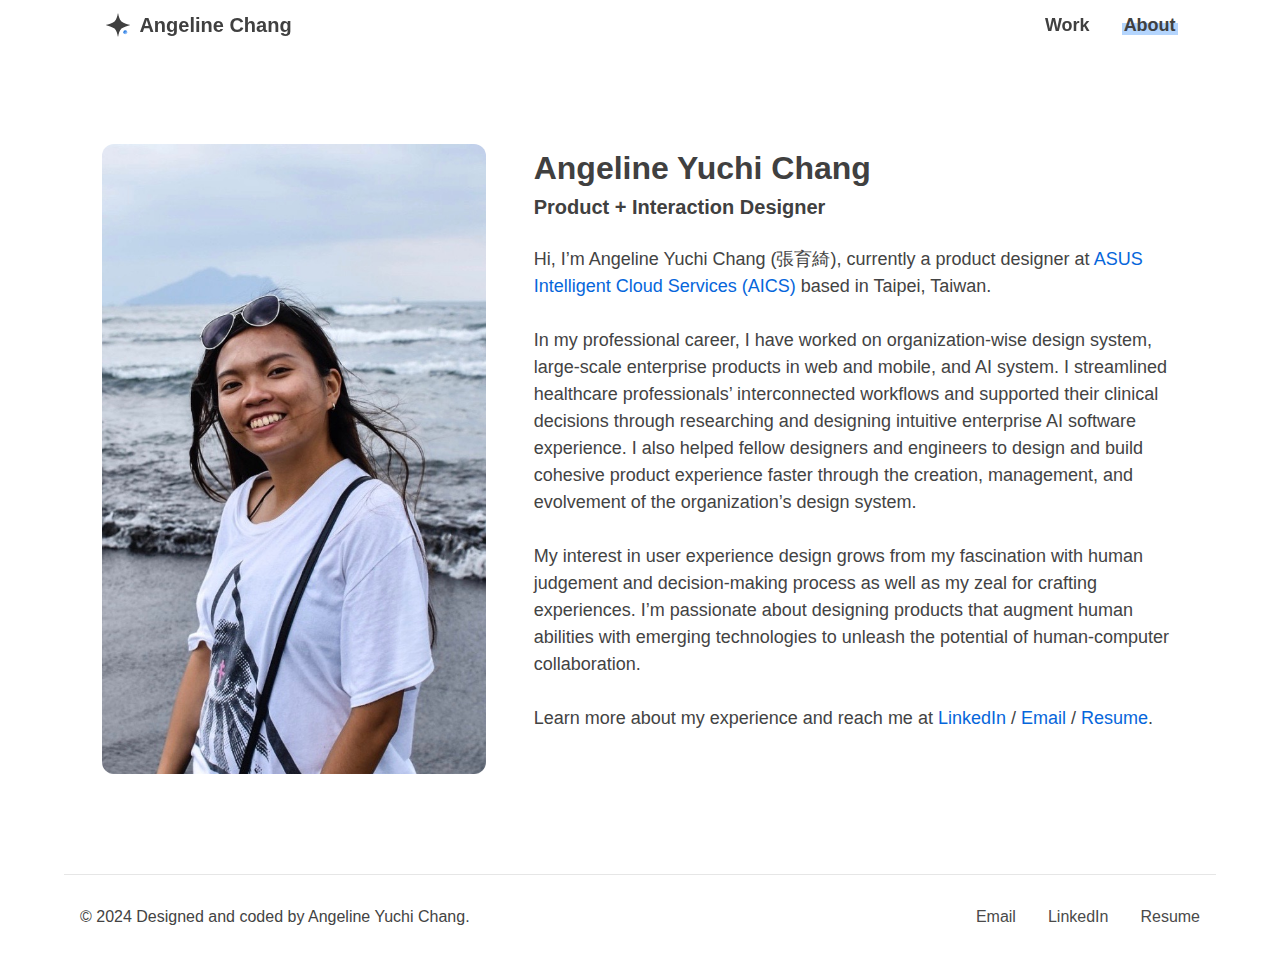
==== commit a0b5344a: "Update index.html" ====
--- a/about/index.html
+++ b/about/index.html
@@ -73,14 +73,14 @@
   <!-- Footer-->
   <footer>
     <div id="copyright">
-      <p id="copyright-text" class="footer-text">© 2023 Designed and coded by Angeline Yuchi Chang.</p>
+      <p id="copyright-text" class="footer-text">© 2024 Designed and coded by Angeline Yuchi Chang.</p>
     </div>
     <div id="contact-info">
       <!-- <div class="footer-text">angeline.yuchi [at] gmail [dot] com</div> -->
       <div id="social-links">
         <a target="_blank" href="mailto:angeline.yuchi@gmail.com">Email</a>
         <a target="_blank" href="https://www.linkedin.com/in/yuchi-chang">LinkedIn</a>
-        <a target="_blank" href="../Resume_Yuchi_Chang_2023.pdf">Resume</a>
+        <a target="_blank" href="../CV_Yuchi_Chang_2024.pdf">Resume</a>
         <!-- <a target="_blank" href="https://medium.com/@angeline.chang">Medium</a> -->
       </div>
     </div>
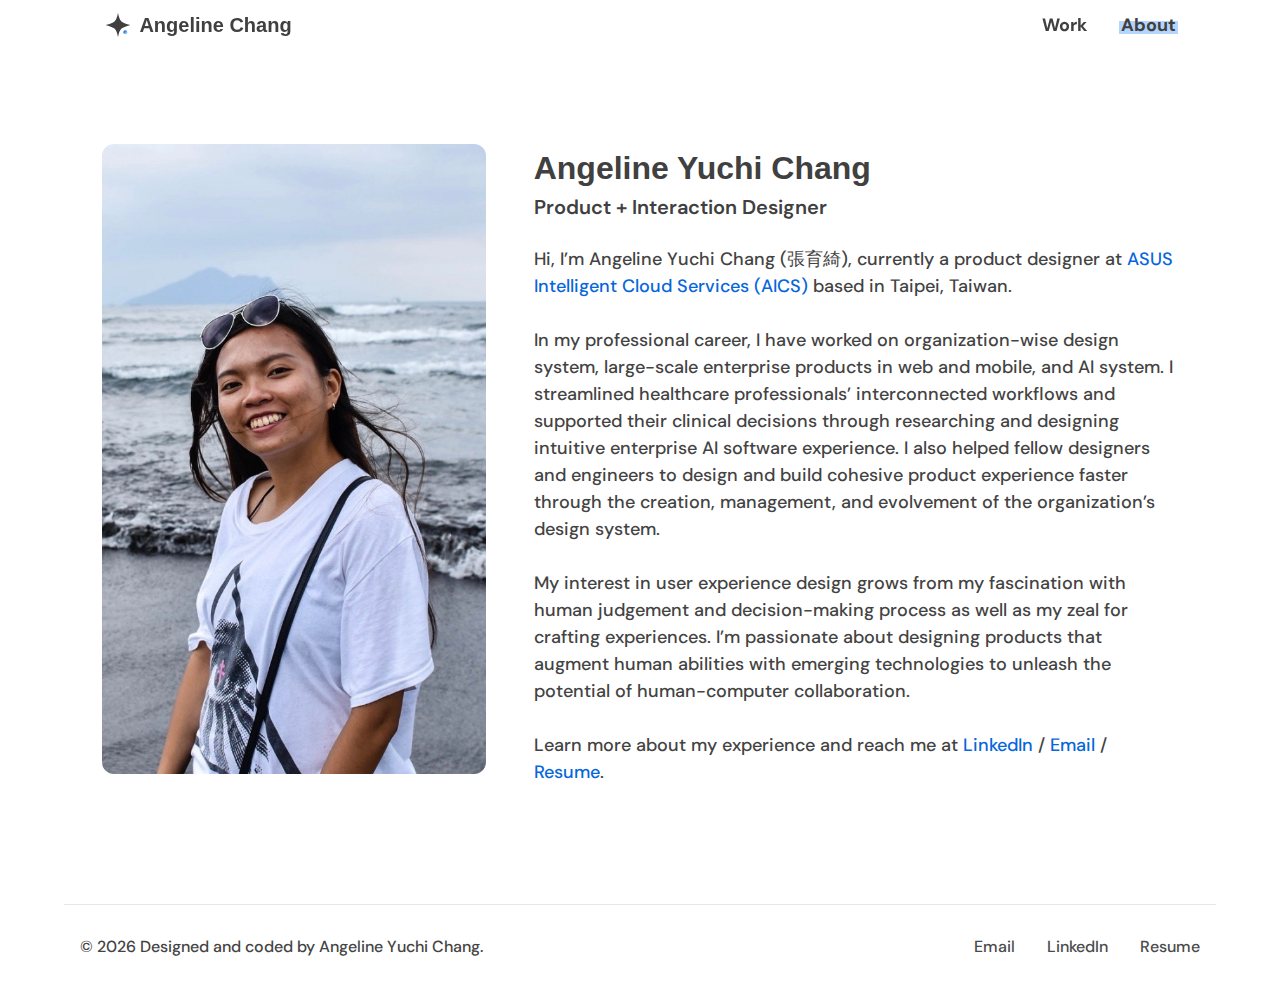
==== commit e0252d13: "Update index.html" ====
--- a/about/index.html
+++ b/about/index.html
@@ -24,6 +24,9 @@
   <link rel="icon" href="../img/logo-solid.svg">
   <link rel="stylesheet" href="../css/normalize.css">
   <link rel="stylesheet" href="../css/index.css">
+  <link rel="preconnect" href="https://fonts.googleapis.com">
+  <link rel="preconnect" href="https://fonts.gstatic.com" crossorigin>
+  <link href="https://fonts.googleapis.com/css2?family=DM+Sans:ital,opsz,wght@0,9..40,100..1000;1,9..40,100..1000&display=swap" rel="stylesheet">
   <link href="https://api.fontshare.com/v2/css?f[]=satoshi@1,900,700,500,400&f[]=clash-display@600,1&f[]=switzer@800,1&display=swap" rel="stylesheet">
   <link rel="stylesheet" href="https://use.fontawesome.com/releases/v5.7.2/css/all.css" integrity="sha384-fnmOCqbTlWIlj8LyTjo7mOUStjsKC4pOpQbqyi7RrhN7udi9RwhKkMHpvLbHG9Sr" crossorigin="anonymous">
 </head>
@@ -64,7 +67,7 @@
             <br><p>Hi, I’m Angeline Yuchi Chang (張育綺), currently a product designer at <a target="_blank" href="https://aics.asus.com/" class="link">ASUS Intelligent Cloud Services (AICS)</a> based in Taipei, Taiwan.<br><br>
               In my professional career, I have worked on organization-wise design system, large-scale enterprise products in web and mobile, and AI system. I streamlined healthcare professionals’ interconnected workflows and supported their clinical decisions through researching and designing intuitive enterprise AI software experience. I also helped fellow designers and engineers to design and build cohesive product experience faster through the creation, management, and evolvement of the organization’s design system.<br><br>
               My interest in user experience design grows from my fascination with human judgement and decision-making process as well as my zeal for crafting experiences. I’m passionate about designing products that augment human abilities with emerging technologies to unleash the potential of human-computer collaboration.<br><br>
-              Learn more about my experience and reach me at <a target="_blank" href="https://www.linkedin.com/in/yuchi-chang" class="link">LinkedIn</a> / <a target="_blank" href="mailto:angeline.yuchi@gmail.com" class="link">Email</a> / <a target="_blank" href="../Resume_Yuchi_Chang_2023.pdf" class="link">Resume</a>.</p>
+              Learn more about my experience and reach me at <a target="_blank" href="https://www.linkedin.com/in/yuchi-chang" class="link">LinkedIn</a> / <a target="_blank" href="mailto:angeline.yuchi@gmail.com" class="link">Email</a> / <a target="_blank" href="../Resume_Yuchi_Chang_2024.pdf" class="link">Resume</a>.</p>
         </div>
       </section>
     </div>
@@ -73,14 +76,14 @@
   <!-- Footer-->
   <footer>
     <div id="copyright">
-      <p id="copyright-text" class="footer-text">© 2024 Designed and coded by Angeline Yuchi Chang.</p>
+      <p id="copyright-text" class="footer-text">© <span id="currentYear"></span> Designed and coded by Angeline Yuchi Chang.</p>
     </div>
     <div id="contact-info">
       <!-- <div class="footer-text">angeline.yuchi [at] gmail [dot] com</div> -->
       <div id="social-links">
         <a target="_blank" href="mailto:angeline.yuchi@gmail.com">Email</a>
         <a target="_blank" href="https://www.linkedin.com/in/yuchi-chang">LinkedIn</a>
-        <a target="_blank" href="../CV_Yuchi_Chang_2024.pdf">Resume</a>
+        <a target="_blank" id="resume-link" href="#">Resume</a>
         <!-- <a target="_blank" href="https://medium.com/@angeline.chang">Medium</a> -->
       </div>
     </div>
@@ -89,4 +92,14 @@
 </html>
 <script type="text/javascript" src="https://cdnjs.cloudflare.com/ajax/libs/jquery/3.2.1/jquery.js"></script>
 <script type="text/javascript" src="index.js"></script>
+<script>
+  document.addEventListener('DOMContentLoaded', function() {
+    // Get the current year
+    var currentYear = new Date().getFullYear();
+    document.getElementById('currentYear').textContent = currentYear;
+    // Update the resume link's href
+    var resumeLink = document.getElementById('resume-link');
+    resumeLink.href = `../Resume_Yuchi_Chang_${currentYear}.pdf`;
+  });
+</script>
 <!-- <a href="#" target="_blank"></a>-->
--- a/css/index.css
+++ b/css/index.css
@@ -23,7 +23,7 @@
   width: 100%;
   height: 100%;
   background: #FFFFFF;
-  font-family: 'Satoshi', sans-serif;
+  font-family: 'DM Sans', sans-serif;
   /*font-family: 'Switzer', sans-serif;*/
   margin: 0;
   padding: 0;
@@ -87,7 +87,7 @@
 }
 
 html h2, html h3, html h4, body h2, body h3, body h4 {
-  font-family: 'Satoshi', sans-serif;
+  font-family: 'DM Sans', sans-serif;
   font-weight: 700;
   width: 100%;
   margin: 0;
@@ -95,7 +95,7 @@
 }
 
 html h4, body h4 {
-  font-family: 'Satoshi', sans-serif;
+  font-family: 'DM Sans', sans-serif;
   font-weight: 600;
   width: 100%;
   margin: 0;
@@ -471,14 +471,14 @@
 }
 
 .project-text .project-text-tag {
-  font-family: 'Switzer', sans-serif;
+  font-family: 'DM Sans', sans-serif;
   font-size: 12px;
-  font-weight: 500;
+  font-weight: 600;
   text-transform: uppercase;
   padding: 3px 8px;
   border-radius: 4px;
   margin-right: 8px;
-  background: hsla(213, 90%, 97%, 1);
+  background: hsla(213, 92%, 96%, 1);
   /* color: #434343; */
   color: #0664D8;
   /* border: solid 1px hsl(0, 0%, 90%); */
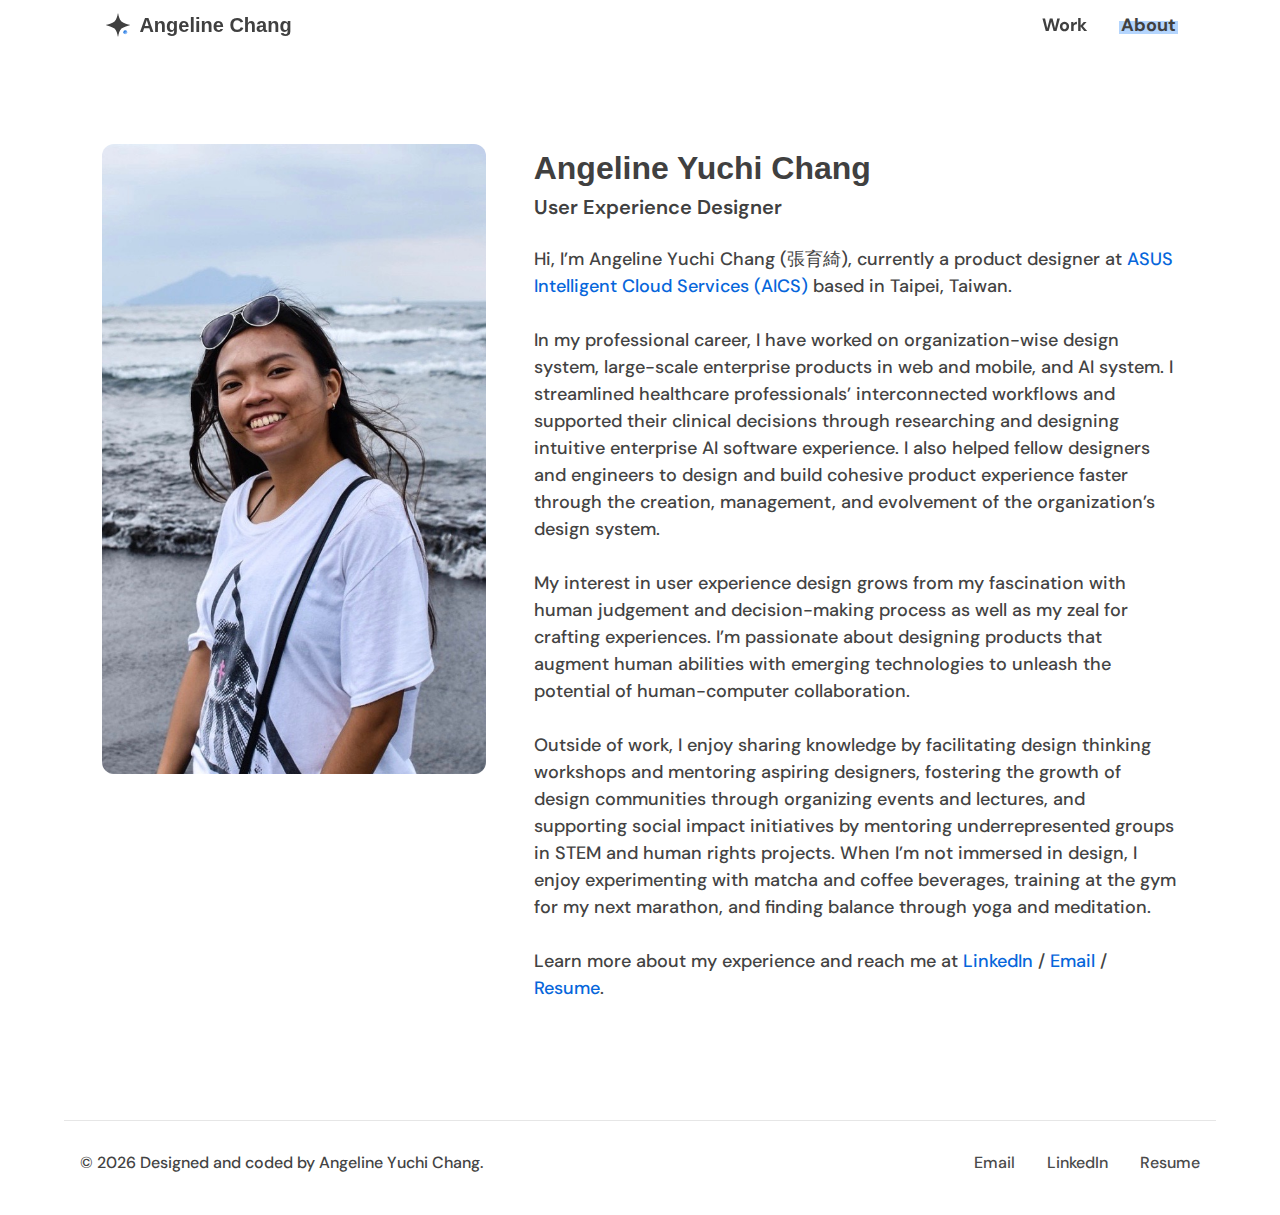
==== commit 7cdea87e: "Update index.html" ====
--- a/about/index.html
+++ b/about/index.html
@@ -2,25 +2,25 @@
 <html xmlns:og='http://ogp.me/ns#'>
 <html lang="en" dir="ltr">
 <head>
-  <!-- Global site tag (gtag.js) - Google Analytics -->
-  <script async src="https://www.googletagmanager.com/gtag/js?id=UA-136349484-1"></script>
+  <!-- Google tag (gtag.js) -->
+  <script async src="https://www.googletagmanager.com/gtag/js?id=G-QT3M30FFR9"></script>
   <script>
     window.dataLayer = window.dataLayer || [];
     function gtag(){dataLayer.push(arguments);}
     gtag('js', new Date());
 
-    gtag('config', 'UA-136349484-1');
+    gtag('config', 'G-QT3M30FFR9');
   </script>
   <title>About - Angeline Chang</title>
   <meta charset="utf-8">
   <meta content="IE=edge,chrome=1" http-equiv="X-UA-Compatible">
   <meta name="viewport" content="width=device-width, initial-scale=1, maximum-scale=1, user-scalable=no">
   <meta content="Product design, Interaction Design, UX/UI Design, Yuchi Chang, Angeline Chang, Angeline Yuchi Chang, User Experience Design, Product Designer" name="keywords">
-  <meta content=" " name="description"><!--Fill-->
-  <meta content="Angeline Chang - Product Designer" property="og:title">
-  <meta content=" " property="og:site_name"><!--Fill-->
+  <meta content="Hi, I'm Angeline Chang. I am a user experience designer passionate about shaping usable, useful and delightful interaction." name="description"><!--Fill-->
+  <meta content="Angeline Chang - User Experience Designer" property="og:title">
+  <meta content="Angeline Chang - User Experience Designer" property="og:site_name"><!--Fill-->
   <meta content=" " property="og:image"><!--Fill-->
-  <meta content=" " property="og:description"><!--Fill-->
+  <meta content="Hi, I'm Angeline Chang. I am a product designer passionate about shaping usable, useful and delightful interaction." property="og:description"><!--Fill-->
   <link rel="icon" href="../img/logo-solid.svg">
   <link rel="stylesheet" href="../css/normalize.css">
   <link rel="stylesheet" href="../css/index.css">
@@ -61,13 +61,14 @@
       <section id="about-description">
         <div id="about-header">
           <h1>Angeline Yuchi Chang</h1>
-          <h4>Product + Interaction Designer</h4>
+          <h4>User Experience Designer</h4>
         </div>
         <div id="about-left">
             <br><p>Hi, I’m Angeline Yuchi Chang (張育綺), currently a product designer at <a target="_blank" href="https://aics.asus.com/" class="link">ASUS Intelligent Cloud Services (AICS)</a> based in Taipei, Taiwan.<br><br>
               In my professional career, I have worked on organization-wise design system, large-scale enterprise products in web and mobile, and AI system. I streamlined healthcare professionals’ interconnected workflows and supported their clinical decisions through researching and designing intuitive enterprise AI software experience. I also helped fellow designers and engineers to design and build cohesive product experience faster through the creation, management, and evolvement of the organization’s design system.<br><br>
               My interest in user experience design grows from my fascination with human judgement and decision-making process as well as my zeal for crafting experiences. I’m passionate about designing products that augment human abilities with emerging technologies to unleash the potential of human-computer collaboration.<br><br>
-              Learn more about my experience and reach me at <a target="_blank" href="https://www.linkedin.com/in/yuchi-chang" class="link">LinkedIn</a> / <a target="_blank" href="mailto:angeline.yuchi@gmail.com" class="link">Email</a> / <a target="_blank" href="../Resume_Yuchi_Chang_2024.pdf" class="link">Resume</a>.</p>
+              Outside of work, I enjoy sharing knowledge by facilitating design thinking workshops and mentoring aspiring designers, fostering the growth of design communities through organizing events and lectures, and supporting social impact initiatives by mentoring underrepresented groups in STEM and human rights projects. When I’m not immersed in design, I enjoy experimenting with matcha and coffee beverages, training at the gym for my next marathon, and finding balance through yoga and meditation.<br><br>
+              Learn more about my experience and reach me at <a target="_blank" href="https://www.linkedin.com/in/yuchi-chang" class="link">LinkedIn</a> / <a target="_blank" href="mailto:angeline.yuchi@gmail.com" class="link">Email</a> / <a target="_blank" id="intro-resume-link" href="#" class="link">Resume</a>.</p>
         </div>
       </section>
     </div>
@@ -100,6 +101,9 @@
     // Update the resume link's href
     var resumeLink = document.getElementById('resume-link');
     resumeLink.href = `../Resume_Yuchi_Chang_${currentYear}.pdf`;
+    // Update the intro paragraph's resume link's href
+    var resumeLink = document.getElementById('intro-resume-link');
+    resumeLink.href = `../Resume_Yuchi_Chang_${currentYear}.pdf`;
   });
 </script>
 <!-- <a href="#" target="_blank"></a>-->
--- a/css/index.css
+++ b/css/index.css
@@ -284,7 +284,7 @@
 }
 
 header h3 {
-  width: 500px;
+  width: 600px;
   text-align: center;
   font-size: 20px;
 }
@@ -584,7 +584,7 @@
 /*****************************
    Individual Projects
 ******************************/
-#waste-sorting main, #taipei-go main, #mrs main {
+#waste-sorting main, #taipei-go main, #mrs main, #ai-pacs-viewer main, #aics-design-system main, #xhis main {
   display: flex;
   flex-direction: column;
   -webkit-align-items: center;
@@ -606,6 +606,18 @@
   background-position: center;
   background-color: #FFFFFF;
   padding-bottom: 30%;
+}
+
+#xhis header .header-pic {
+  background-image: url("../img/xhis.png");
+}
+
+#aics-design-system header .header-pic {
+  background-image: url("../img/honey-design-system.png");
+}
+
+#ai-pacs-viewer header .header-pic {
+  background-image: url("../img/ai-pacs-viewer.png");
 }
 
 #mrs header .header-pic {
